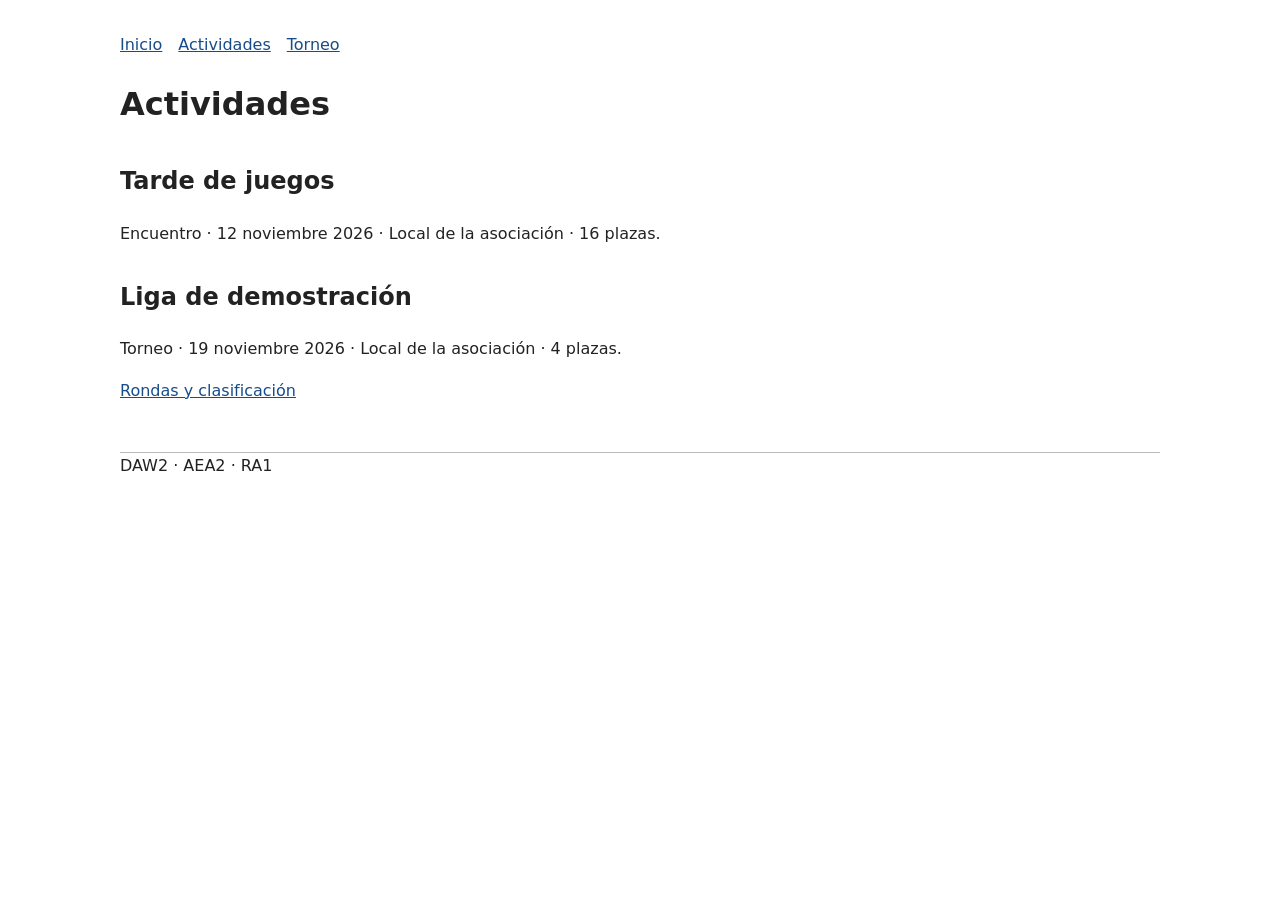
==== activitats.html @ 8492cb3b "proyecto base" ====
<!doctype html>
<html lang="es">
<head>
<meta charset="utf-8">
<meta name="viewport" content="width=device-width,initial-scale=1">
<title>Actividades</title>
<link rel="stylesheet" href="style.css">
</head>
<body>
<nav>
<a href="index.html">Inicio</a>
<a href="activitats.html">Actividades</a>
<a href="torneig.html">Torneo</a>
</nav>
<main>
<h1>Actividades</h1>
<article>
<h2>Tarde de juegos</h2>
<p>Encuentro · 12 noviembre 2026 · Local de la asociación · 16 plazas.</p>
</article>
<article>
<h2>Liga de demostración</h2>
<p>Torneo · 19 noviembre 2026 · Local de la asociación · 4 plazas.</p>
<a href="torneig.html">Rondas y clasificación</a>
</article>
</main>
<footer>DAW2 · AEA2 · RA1</footer>
</body>
</html>
---- style.css ----
body{font-family:system-ui,sans-serif;max-width:65rem;margin:2rem auto;padding:0 1rem;line-height:1.6;color:#222}
nav{display:flex;gap:1rem;flex-wrap:wrap}
table{border-collapse:collapse;width:100%}
th,td{border:1px solid #bbb;padding:.5rem;text-align:left}
label{display:block;margin:.7rem 0}
input,select,button{font:inherit;padding:.3rem}
footer{margin-top:3rem;border-top:1px solid #bbb}
a{color:#164c8c}
pre{background:#f3f3f3;padding:1rem;overflow:auto}
aside{border-left:4px solid #888;padding:.6rem 1rem}
h2{margin-top:2rem}
:focus-visible{outline:3px solid #aa5b00}
 @media print{nav{display:none}
body{max-width:none}
}
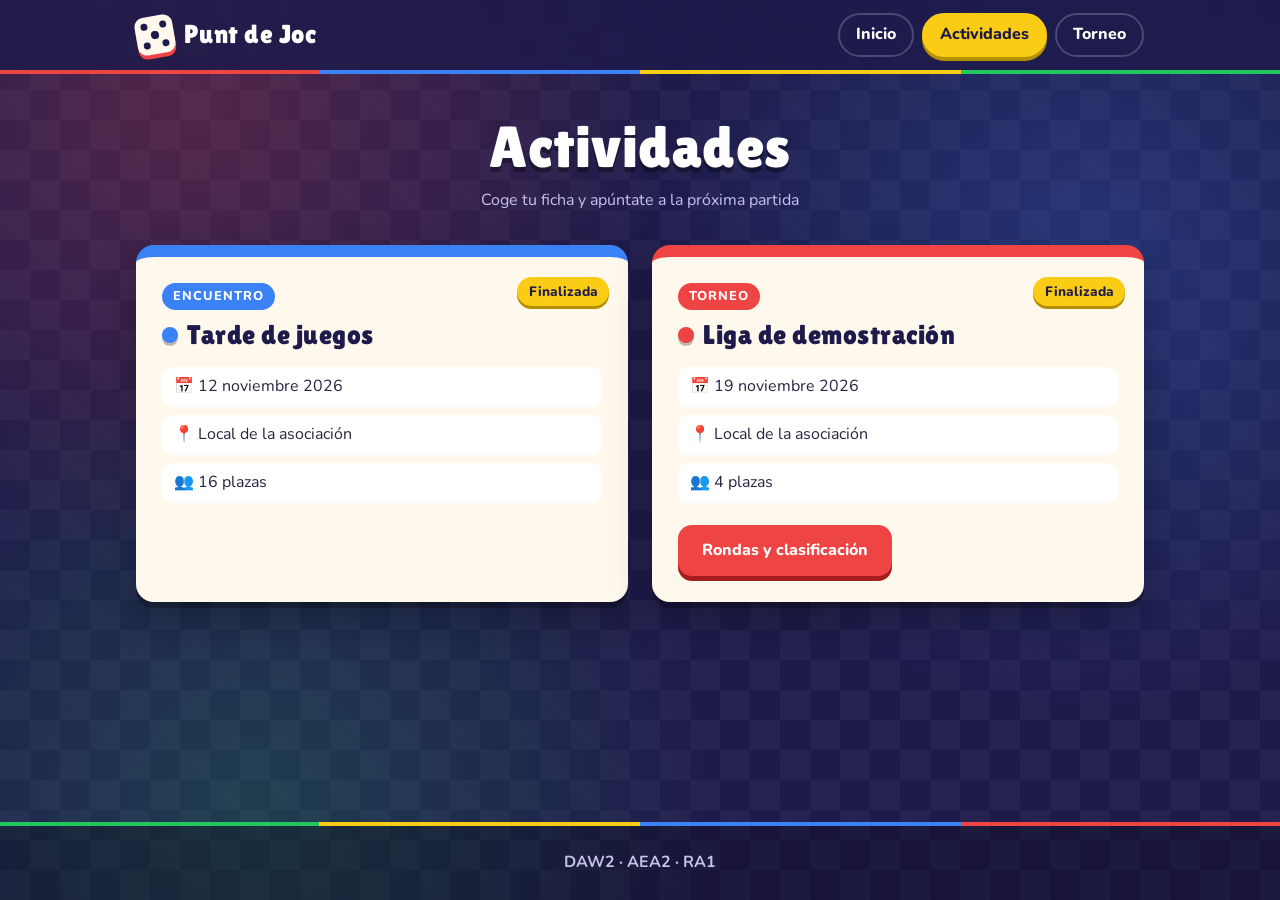
==== commit 1e5b01ae: "Estilo visual temático de juegos de mesa para Punt de Joc - Nueva hoja de estilos con colores del pa" ====
--- a/activitats.html
+++ b/activitats.html
@@ -4,25 +4,51 @@
 <meta charset="utf-8">
 <meta name="viewport" content="width=device-width,initial-scale=1">
 <title>Actividades</title>
+<link rel="preconnect" href="https://fonts.googleapis.com">
+<link rel="preconnect" href="https://fonts.gstatic.com" crossorigin>
+<link href="https://fonts.googleapis.com/css2?family=Lilita+One&family=Nunito:wght@400;700;800&display=swap" rel="stylesheet">
 <link rel="stylesheet" href="style.css">
+<script src="script.js" defer></script>
 </head>
 <body>
+<header>
+<div class="barra">
+<a class="logo" href="index.html"><span class="logo-dado" data-valor="5" aria-hidden="true"></span>Punt de Joc</a>
 <nav>
 <a href="index.html">Inicio</a>
 <a href="activitats.html">Actividades</a>
 <a href="torneig.html">Torneo</a>
 </nav>
+</div>
+</header>
 <main>
+<div class="titulo-pagina">
 <h1>Actividades</h1>
-<article>
+<p>Coge tu ficha y apúntate a la próxima partida</p>
+</div>
+<div class="tarjetas">
+<article data-fecha="2026-11-12">
+<span class="etiqueta">Encuentro</span>
+<span class="cuenta"></span>
 <h2>Tarde de juegos</h2>
-<p>Encuentro · 12 noviembre 2026 · Local de la asociación · 16 plazas.</p>
+<ul class="datos">
+<li>📅 12 noviembre 2026</li>
+<li>📍 Local de la asociación</li>
+<li>👥 16 plazas</li>
+</ul>
 </article>
-<article>
+<article class="torneo" data-fecha="2026-11-19">
+<span class="etiqueta">Torneo</span>
+<span class="cuenta"></span>
 <h2>Liga de demostración</h2>
-<p>Torneo · 19 noviembre 2026 · Local de la asociación · 4 plazas.</p>
-<a href="torneig.html">Rondas y clasificación</a>
+<ul class="datos">
+<li>📅 19 noviembre 2026</li>
+<li>📍 Local de la asociación</li>
+<li>👥 4 plazas</li>
+</ul>
+<a class="boton" href="torneig.html">Rondas y clasificación</a>
 </article>
+</div>
 </main>
 <footer>DAW2 · AEA2 · RA1</footer>
 </body>
--- a/style.css
+++ b/style.css
@@ -1,16 +1,453 @@
-body{font-family:system-ui,sans-serif;max-width:65rem;margin:2rem auto;padding:0 1rem;line-height:1.6;color:#222}
-nav{display:flex;gap:1rem;flex-wrap:wrap}
-table{border-collapse:collapse;width:100%}
-th,td{border:1px solid #bbb;padding:.5rem;text-align:left}
+/* ===== Punt de Joc · estilo tablero ===== */
+:root{
+  --rojo:#ef4444;
+  --azul:#3b82f6;
+  --amarillo:#facc15;
+  --verde:#22c55e;
+  --tinta:#1e1b4b;
+  --papel:#fff8ec;
+  --papel-2:#fdeccf;
+  --texto:#2b2340;
+  --suave:#6b6385;
+  --radio:18px;
+  --sombra:0 6px 0 rgba(0,0,0,.25),0 18px 40px rgba(0,0,0,.25);
+}
+
+*{box-sizing:border-box}
+
+html{scroll-behavior:smooth}
+
+body{
+  margin:0;
+  font-family:"Nunito",system-ui,sans-serif;
+  line-height:1.6;
+  color:var(--texto);
+  background-color:var(--tinta);
+  background-image:
+    radial-gradient(circle at 15% 10%,rgba(239,68,68,.25),transparent 35%),
+    radial-gradient(circle at 85% 30%,rgba(59,130,246,.25),transparent 35%),
+    radial-gradient(circle at 20% 90%,rgba(34,197,94,.2),transparent 35%),
+    linear-gradient(45deg,rgba(255,255,255,.03) 25%,transparent 25%,transparent 75%,rgba(255,255,255,.03) 75%),
+    linear-gradient(45deg,rgba(255,255,255,.03) 25%,transparent 25%,transparent 75%,rgba(255,255,255,.03) 75%);
+  background-size:auto,auto,auto,60px 60px,60px 60px;
+  background-position:0 0,0 0,0 0,0 0,30px 30px;
+  background-attachment:fixed;
+  min-height:100vh;
+  display:flex;
+  flex-direction:column;
+}
+
+h1,h2,.logo{
+  font-family:"Lilita One","Nunito",sans-serif;
+  font-weight:400;
+  letter-spacing:.5px;
+  line-height:1.15;
+}
+
+/* ===== Cabecera ===== */
+header{
+  position:sticky;
+  top:0;
+  z-index:10;
+  background:rgba(30,27,75,.85);
+  backdrop-filter:blur(10px);
+  border-bottom:4px solid transparent;
+  border-image:linear-gradient(90deg,var(--rojo) 0 25%,var(--azul) 25% 50%,var(--amarillo) 50% 75%,var(--verde) 75%) 1;
+}
+
+.barra{
+  max-width:65rem;
+  margin:0 auto;
+  padding:.8rem 1rem;
+  display:flex;
+  align-items:center;
+  justify-content:space-between;
+  gap:1rem;
+  flex-wrap:wrap;
+}
+
+.logo{
+  display:flex;
+  align-items:center;
+  gap:.6rem;
+  color:#fff;
+  font-size:1.6rem;
+  text-decoration:none;
+}
+
+.logo-dado{
+  width:38px;
+  height:38px;
+  border-radius:9px;
+  background:var(--papel);
+  box-shadow:0 4px 0 var(--rojo);
+  display:grid;
+  grid-template-columns:repeat(3,1fr);
+  padding:6px;
+  gap:2px;
+  transform:rotate(-10deg);
+  transition:transform .4s;
+}
+.logo:hover .logo-dado{transform:rotate(350deg)}
+.logo-dado i{border-radius:50%}
+.logo-dado i.on{background:var(--tinta)}
+
+nav{display:flex;gap:.5rem;flex-wrap:wrap}
+
+nav a{
+  color:#fff;
+  text-decoration:none;
+  font-weight:800;
+  padding:.45rem 1rem;
+  border-radius:999px;
+  border:2px solid rgba(255,255,255,.2);
+  transition:background .2s,transform .2s,border-color .2s;
+}
+nav a:hover{background:rgba(255,255,255,.12);transform:translateY(-2px)}
+nav a[aria-current="page"]{
+  background:var(--amarillo);
+  border-color:var(--amarillo);
+  color:var(--tinta);
+  box-shadow:0 4px 0 #b48f00;
+}
+
+/* ===== Contenido ===== */
+main{
+  flex:1;
+  width:100%;
+  max-width:65rem;
+  margin:2.5rem auto;
+  padding:0 1rem;
+}
+
+.panel{
+  background:var(--papel);
+  border-radius:var(--radio);
+  padding:2rem;
+  box-shadow:var(--sombra);
+  margin-bottom:2rem;
+}
+
+h1{
+  font-size:clamp(2.2rem,6vw,3.6rem);
+  margin:0 0 .5rem;
+  color:var(--tinta);
+}
+
+h2{
+  font-size:1.7rem;
+  margin:2rem 0 1rem;
+  color:var(--tinta);
+  display:flex;
+  align-items:center;
+  gap:.6rem;
+}
+h2::before{
+  content:"";
+  width:16px;
+  height:16px;
+  border-radius:50%;
+  background:var(--rojo);
+  box-shadow:0 3px 0 rgba(0,0,0,.25);
+  flex-shrink:0;
+}
+.panel h2:first-child{margin-top:0}
+
+a{color:var(--azul);font-weight:700}
+
+/* ===== Portada ===== */
+.hero{
+  display:grid;
+  grid-template-columns:1.4fr 1fr;
+  gap:2rem;
+  align-items:center;
+  background:linear-gradient(135deg,var(--papel) 60%,var(--papel-2));
+}
+.hero h1{
+  font-size:clamp(2.8rem,8vw,4.8rem);
+  background:linear-gradient(90deg,var(--rojo),var(--azul) 40%,var(--verde) 70%,#d4a800);
+  -webkit-background-clip:text;
+  background-clip:text;
+  color:transparent;
+}
+.hero .lema{font-size:1.2rem;color:var(--suave);margin:0 0 1.5rem}
+
+.boton{
+  display:inline-block;
+  background:var(--rojo);
+  color:#fff;
+  text-decoration:none;
+  font-weight:800;
+  padding:.8rem 1.5rem;
+  border-radius:14px;
+  border:0;
+  font-family:inherit;
+  font-size:1rem;
+  cursor:pointer;
+  box-shadow:0 5px 0 #a51d1d;
+  transition:transform .1s,box-shadow .1s;
+}
+.boton:hover{transform:translateY(-2px);box-shadow:0 7px 0 #a51d1d}
+.boton:active{transform:translateY(4px);box-shadow:0 1px 0 #a51d1d}
+.boton.azul{background:var(--azul);box-shadow:0 5px 0 #1d4fa5}
+.boton.azul:hover{box-shadow:0 7px 0 #1d4fa5}
+.boton.azul:active{box-shadow:0 1px 0 #1d4fa5}
+
+/* Mesa de dados */
+.mesa{
+  background:radial-gradient(circle,#15803d,#0f5132);
+  border:10px solid #7c4a1e;
+  border-radius:24px;
+  padding:1.5rem;
+  text-align:center;
+  box-shadow:inset 0 0 30px rgba(0,0,0,.5),0 6px 0 #4a2a0e;
+}
+.dados{display:flex;justify-content:center;gap:1.2rem;margin-bottom:1rem}
+.dado{
+  width:72px;
+  height:72px;
+  background:#fff;
+  border-radius:14px;
+  padding:10px;
+  display:grid;
+  grid-template-columns:repeat(3,1fr);
+  gap:4px;
+  box-shadow:0 6px 0 #c9c2b3,0 10px 15px rgba(0,0,0,.4);
+}
+.dado:nth-child(2){background:var(--amarillo);box-shadow:0 6px 0 #b48f00,0 10px 15px rgba(0,0,0,.4)}
+.dado i{border-radius:50%}
+.dado i.on{background:var(--tinta)}
+.dado.rodando{animation:rodar .6s ease-out}
+@keyframes rodar{
+  0%{transform:translateY(-30px) rotate(0)}
+  60%{transform:translateY(5px) rotate(400deg)}
+  100%{transform:translateY(0) rotate(360deg)}
+}
+.tirada{color:#fff;font-weight:800;margin:.5rem 0 1rem;min-height:1.6em}
+
+aside{
+  margin-top:1.5rem;
+  background:#fff;
+  border:3px dashed var(--amarillo);
+  border-radius:14px;
+  padding:.8rem 1.2rem;
+  color:var(--suave);
+  font-size:.95rem;
+}
+aside::before{content:"⚠️ "}
+
+.colores{
+  display:grid;
+  grid-template-columns:repeat(4,1fr);
+  gap:1rem;
+  margin-top:1rem;
+}
+.ficha{
+  border-radius:var(--radio);
+  padding:1.2rem;
+  color:#fff;
+  font-weight:800;
+  text-align:center;
+  box-shadow:0 5px 0 rgba(0,0,0,.25);
+  transition:transform .2s;
+}
+.ficha:hover{transform:translateY(-6px) rotate(-2deg)}
+.ficha span{display:block;font-size:2.2rem;line-height:1.2}
+.ficha.rojo{background:var(--rojo)}
+.ficha.azul{background:var(--azul)}
+.ficha.amarillo{background:var(--amarillo);color:var(--tinta)}
+.ficha.verde{background:var(--verde)}
+
+/* ===== Actividades ===== */
+.titulo-pagina{
+  color:#fff;
+  text-align:center;
+  margin-bottom:2rem;
+}
+.titulo-pagina h1{color:#fff;text-shadow:0 5px 0 rgba(0,0,0,.35)}
+.titulo-pagina p{color:#c7c2ee;margin:0}
+
+.tarjetas{
+  display:grid;
+  grid-template-columns:repeat(auto-fit,minmax(290px,1fr));
+  gap:1.5rem;
+}
+
+article{
+  background:var(--papel);
+  border-radius:var(--radio);
+  padding:1.6rem;
+  box-shadow:var(--sombra);
+  border-top:12px solid var(--azul);
+  position:relative;
+  transition:transform .25s;
+}
+article:hover{transform:translateY(-6px) rotate(-.5deg)}
+article.torneo{border-top-color:var(--rojo)}
+article h2{margin-top:.6rem}
+article h2::before{background:var(--azul)}
+article.torneo h2::before{background:var(--rojo)}
+
+.etiqueta{
+  display:inline-block;
+  font-size:.8rem;
+  font-weight:800;
+  text-transform:uppercase;
+  letter-spacing:1px;
+  padding:.2rem .7rem;
+  border-radius:999px;
+  background:var(--azul);
+  color:#fff;
+}
+article.torneo .etiqueta{background:var(--rojo)}
+
+.datos{list-style:none;padding:0;margin:1rem 0 1.4rem;display:grid;gap:.5rem}
+.datos li{
+  background:#fff;
+  border-radius:10px;
+  padding:.45rem .8rem;
+  display:flex;
+  gap:.6rem;
+  align-items:center;
+}
+.cuenta{
+  position:absolute;
+  top:1.2rem;
+  right:1.2rem;
+  background:var(--amarillo);
+  color:var(--tinta);
+  font-weight:800;
+  font-size:.85rem;
+  padding:.25rem .7rem;
+  border-radius:999px;
+  box-shadow:0 3px 0 #b48f00;
+}
+.cuenta:empty{display:none}
+
+/* ===== Torneo ===== */
+.jugadores{
+  list-style:none;
+  padding:0;
+  display:grid;
+  grid-template-columns:repeat(auto-fit,minmax(130px,1fr));
+  gap:1rem;
+}
+.jugadores li{
+  background:#fff;
+  border-radius:14px;
+  padding:1rem;
+  text-align:center;
+  font-weight:800;
+  font-size:1.1rem;
+  box-shadow:0 4px 0 rgba(0,0,0,.12);
+  transition:transform .2s;
+}
+.jugadores li:hover{transform:translateY(-4px)}
+.jugadores li::before{
+  content:"";
+  display:block;
+  width:44px;
+  height:52px;
+  margin:0 auto .5rem;
+  background:var(--c,var(--rojo));
+  /* silueta de meeple */
+  clip-path:polygon(50% 0,65% 6%,68% 22%,62% 32%,100% 42%,100% 55%,72% 55%,85% 100%,55% 100%,50% 82%,45% 100%,15% 100%,28% 55%,0 55%,0 42%,38% 32%,32% 22%,35% 6%);
+}
+.jugadores li:nth-child(1){--c:var(--rojo)}
+.jugadores li:nth-child(2){--c:var(--azul)}
+.jugadores li:nth-child(3){--c:var(--amarillo)}
+.jugadores li:nth-child(4){--c:var(--verde)}
+
+.tabla{overflow-x:auto}
+table{
+  border-collapse:separate;
+  border-spacing:0;
+  width:100%;
+  background:#fff;
+  border-radius:14px;
+  overflow:hidden;
+  box-shadow:0 4px 0 rgba(0,0,0,.12);
+}
+caption{
+  caption-side:top;
+  text-align:left;
+  font-weight:800;
+  color:var(--suave);
+  padding-bottom:.5rem;
+}
+th,td{padding:.75rem 1rem;text-align:left}
+th{
+  background:var(--tinta);
+  color:#fff;
+  font-weight:800;
+}
+tbody tr:nth-child(even) td{background:#faf5ff}
+tbody tr:hover td{background:#fef3c7}
+
+.clasificacion td:first-child{font-weight:800;width:6rem}
+.clasificacion tbody tr.oro td{background:#fef9c3}
+.clasificacion .oro td:first-child::after{content:" 🥇"}
+.clasificacion .plata td:first-child::after{content:" 🥈"}
+.clasificacion td:last-child{font-family:"Lilita One",sans-serif;font-size:1.2rem;color:var(--tinta)}
+
+.resultado{
+  display:inline-block;
+  padding:.15rem .7rem;
+  border-radius:999px;
+  font-weight:800;
+  font-size:.9rem;
+  background:var(--verde);
+  color:#fff;
+}
+.resultado.empate{background:var(--amarillo);color:var(--tinta)}
+
+.reglas{display:flex;gap:.6rem;flex-wrap:wrap;margin:1rem 0 0;padding:0;list-style:none}
+.reglas li{
+  background:#fff;
+  border-radius:10px;
+  padding:.35rem .8rem;
+  font-weight:800;
+  box-shadow:0 3px 0 rgba(0,0,0,.1);
+}
+
+/* ===== Pie ===== */
+footer{
+  text-align:center;
+  color:#c7c2ee;
+  padding:1.5rem 1rem;
+  font-weight:700;
+  background:rgba(0,0,0,.25);
+  border-top:4px solid transparent;
+  border-image:linear-gradient(90deg,var(--verde) 0 25%,var(--amarillo) 25% 50%,var(--azul) 50% 75%,var(--rojo) 75%) 1;
+}
+
+/* ===== Formularios (base) ===== */
 label{display:block;margin:.7rem 0}
 input,select,button{font:inherit;padding:.3rem}
-footer{margin-top:3rem;border-top:1px solid #bbb}
-a{color:#164c8c}
 pre{background:#f3f3f3;padding:1rem;overflow:auto}
-aside{border-left:4px solid #888;padding:.6rem 1rem}
-h2{margin-top:2rem}
-:focus-visible{outline:3px solid #aa5b00}
- @media print{nav{display:none}
-body{max-width:none}
-}
-
+
+:focus-visible{outline:3px solid var(--amarillo);outline-offset:3px}
+
+/* Animación de entrada */
+.aparece{opacity:0;transform:translateY(25px);transition:opacity .6s,transform .6s}
+.aparece.visible{opacity:1;transform:none}
+
+/* ===== Responsive ===== */
+@media (max-width:760px){
+  .hero{grid-template-columns:1fr}
+  .colores{grid-template-columns:repeat(2,1fr)}
+  .panel{padding:1.4rem}
+  .barra{justify-content:center}
+  th,td{padding:.6rem}
+}
+
+@media (prefers-reduced-motion:reduce){
+  *,*::before,*::after{animation:none!important;transition:none!important;scroll-behavior:auto!important}
+  .aparece{opacity:1;transform:none}
+}
+
+@media print{
+  header nav,.mesa{display:none}
+  body{background:#fff;color:#000}
+  .panel,article{box-shadow:none;border:1px solid #bbb}
+}
